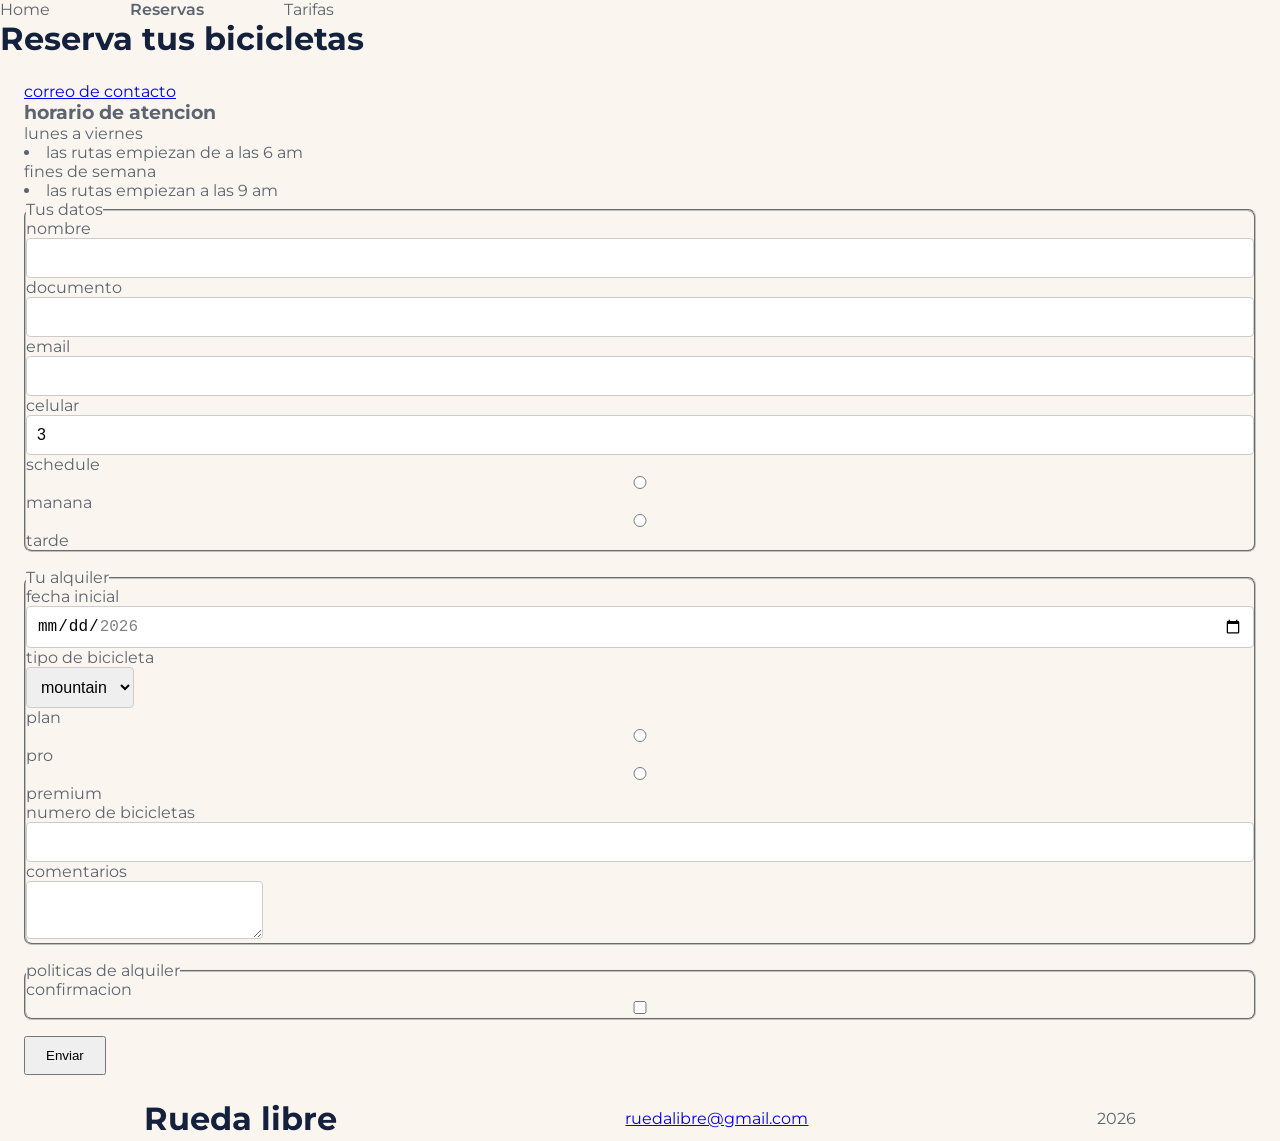
==== paginas/reservas.html @ f7bce0c6 "doc: se modifico la apariencia dela barra de navegacion y del footer" ====
<!DOCTYPE html>
<html lang="en">

<head>
    <meta charset="UTF-8">
    <meta name="viewport" content="width=device-width, initial-scale=1.0">
    <title>Reservas</title>
    <link rel="preconnect" href="https://fonts.googleapis.com">
    <link rel="preconnect" href="https://fonts.gstatic.com" crossorigin>
    <link href="https://fonts.googleapis.com/css2?family=Montserrat:ital,wght@0,100..900;1,100..900&display=swap"
        rel="stylesheet">
    <link rel="preconnect" href="https://fonts.googleapis.com">
    <link rel="preconnect" href="https://fonts.gstatic.com" crossorigin>
    <link
        href="https://fonts.googleapis.com/css2?family=Montserrat:ital,wght@0,100..900;1,100..900&family=Open+Sans:ital,wght@0,300..800;1,300..800&display=swap"
        rel="stylesheet">
    <link rel="stylesheet" href="../CSS/styles.css">
</head>
<!---->
<body>
    <header tabindex="0">
        <nav>
            <ul id="menu">
                <li><a href="../index.html">Home</a></li>
                <li><a href="./reservas.html" id="activo">Reservas</a></li>
                <li><a href="./tarifas.html">Tarifas</a></li>
            </ul>
        </nav>
        <h1>Reserva tus bicicletas</h1>
    </header>

    <main>
        <section>
            <a href="mailto:correo@gmail.com">correo de contacto</a>

            <h3 tabindex="0">horario de atencion</h3>
            <dl>
                <dt>lunes a viernes</dt>
                <dd>
                    <li>las rutas empiezan de a las 6 am</li>
                </dd>
                <dt>fines de semana</dt>
                <dd>
                    <li>las rutas empiezan a las 9 am</li>
                </dd>
            </dl>
        </section>
        <section>
            <form action="POST">
                <fieldset name="info">
                    <legend>Tus datos</legend>
                    <label for="name">nombre</label><br>
                    <input type="text" id="name" required minlength="3" pattern="^[a-zA-Z]{3,}$"
                        title="use at least 3 chars"><br>
                    <label for="identification">documento</label><br>
                    <input type="text" id="identification" required pattern="^[0-9]{6,10}$"
                        title="only numbers beetwen 6 and 10 digits"><br>
                    <label for="email">email</label><br>
                    <input type="email" id="email" required pattern="^[a-zA-Z0-9._%+-]+@[a-zA-Z0-9.-]+\.[a-zA-Z]{2,}$"
                        title="please use a valid eamil adreess"><br>
                    <label for="phone">celular</label><br>
                    <input type="tel" id="phone" value="3" pattern="^3\d{9}$"
                        title="only numbers starting with 3 less than 10 digits"><br>

                    <label for="schedule">schedule</label><br>
                    <input type="radio" id="schedule">manana
                    <input type="radio" id="schedule">tarde

                </fieldset>
                <fieldset>
                    <legend>
                        Tu alquiler
                    </legend>
                    <label for="startDate">fecha inicial</label><br>
                    <input type="date" id="startDate" min="2026-11-01" max="2026-12-31"><br>

                    <label for="">tipo de bicicleta</label><br>
                    <select name="opciones" id="opciones">
                        <option value="mountain">mountain</option>
                        <option value="route">route</option>
                        <option value="street">street</option>
                    </select><br>
                    <label for="plan">plan</label><br>
                    <input type="radio" id="plan">pro<br>
                    <input type="radio" id="plan">premium<br>
                    <label for="numberBicicles">numero de bicicletas</label><br>
                    <input type="number" id="numberBicicles" min="1" max="6"><br>
                    <label for="comments">comentarios</label><br>
                    <textarea name="comments" id="comments" maxlength="300"></textarea>
                </fieldset>
                <fieldset>
                    <legend>politicas de alquiler</legend>
                    <label for="politics">confirmacion</label>
                    <input type="checkbox" id="politics" required>
                </fieldset>
                <button type="submit">Enviar</button>
            </form>
        </section>
    </main>
    <footer>
        <h1>Rueda libre</h1>
        <a href="mailto:ruedalibre@gmail.com">ruedalibre@gmail.com</a>
        <p>2026</p>
    </footer>
</body>

</html>
---- CSS/styles.css ----
* {
    padding: 0;
    margin: 0;
    box-sizing: border-box;
}

:root {
    --crema: #FAF6EF;
    --gris-asfalto: #5B6470;
    --verte-ruta: #1E7A4F;
    --azul-noche: #14213D;
    --naranja: #F39A2B;
    --font-montserrat: 'Montserrat', sans-serif;
    --font-open-sans: 'Open Sans', sans-serif;
    --space: 3 * rem;
}

body{
    font-family: var(--font-montserrat), var(--font-open-sans);    
    background-color: var(--crema);
    color: var(--gris-asfalto);
}

h1{
    color: var(--azul-noche);
}

/* Menu y contenido de menu*/

#menu {
    display: flex;    
    flex-direction: row;    
    flex-wrap: wrap;  
} 

#menu li{
    margin-right: 5rem;
    list-style: none;    
}

#menu a{
    color: var(--gris-asfalto);  
    text-decoration: none;  
    flex-wrap: wrap;
}

#menu  a:hover{
    color: var(--naranja);
}
#menu a:focus{
    background-color: var(--azul-noche);
}

#activo{
    color: var(--verte-ruta); font-weight: 600; 
}

/*campos de formulario*/
.reservar{
    padding: 7px;
    color: var(--crema);
    background-color: var(--verte-ruta);
    border-radius: 50px;
}

.reservar:hover, .reservar:focus{
    background-color: var(--azul-noche);
}

/* Estilo base del input */
input, select, textarea {
  border: 1px solid #ccc;
  padding: 10px;
  border-radius: 4px;
  font-size: 1rem;
  transition: border-color 0.2s, box-shadow 0.2s;
}

/* Reemplazo del indicador de foco para navegación por teclado */
input:focus-visible, 
select:focus-visible, 
textarea:focus-visible {
  /* 1. Quitamos el contorno predeterminado del navegador */
  outline: none; 
  
  /* 2. Añadimos un indicador alternativo claro y llamativo */
  border-color: #2563eb; /* Cambia el color del borde */
  box-shadow: 0 0 0 3px rgba(37, 99, 235, 0.25); /* Crea un halo o "glow" alrededor */
}

/*contenido principal de index.html*/
main{
    width: 100%;
    min-width: 50rem;
    margin: 0 auto;
    padding: 1.5rem;
}

.portada{
    min-height: 80vh;
    display: flex;
    flex-direction: column;
    justify-content: center;
    align-items: center;
    text-align: center;
}

article{
    padding: var(--spacing-md, 1.5rem);
    border: 1px solid var(--azul-noche);
    border-radius: var(--radius-md, 0.625rem);
    margin-bottom: var(--spacing-lg, 1rem);
    background-color: var(--crema);

    display: flex;
    flex-direction: column;
    gap: var(--spacing-sm, 1rem);
    overflow: hidden;    
}

article img{
    width: 100%;
    height: auto;
    display: block;
}

.servicios{
    display: grid;
    grid-template-columns: repeat(auto-fit, minmax(15rem, 1fr));
}

/*tabls de la pagina tarifas.html*/
.tablas{
    width: 100%;    
    min-width: 50rem;
    border: 1px solid var(--azul-noche);
    border-radius: 0.5rem;
    margin-bottom: 1rem;   
}

.tablas th, .tablas td{
    padding: 1rem;
    text-align: center;
    border-bottom: 1px solid var(--azul-noche);
}

.tablas th{
    color: var(--crema);
    background-color: var(--azul-noche);
    font-weight: 600;
}
/*formulario de la pagina reservas.html*/
form input{
    width: 100%;
}
form button{
    padding: 10px 20px;
}
form fieldset{
    margin-bottom: 1rem;
    border-radius: 0.5rem;
}
/*link de wpp*/
.wppLink{
    position: fixed;       /* Lo fija en la pantalla sin importar el scroll */
    bottom: 20px;          /* Separación de 20 píxeles desde el borde inferior */
    right: 20px;           /* Separación de 20 píxeles desde el borde derecho */
    z-index: 1000;         /* Se asegura de que flote por encima de cualquier otro contenido */
    
    /* Estilos visuales opcionales para que parezca un botón redondo limpio */
    display: flex;
    justify-content: center;
    align-items: center;
    width: 50px;
    height: 50px;
    background-color: var(--verte-ruta); /* Color azul */
    color: white;
    text-decoration: none;
    border-radius: 50%;    /* Hace el botón perfectamente redondo */
    box-shadow: 0px 4px 10px rgba(0, 0, 0, 0.3); /* Sombra para darle profundidad */
    transition: background-color 2s ease; /* Animación suave para el hover */
}
.wppLink:hover{
    background-color: #14213D;
}

.encabezado{
    display: flex;
    justify-content: space-between;
    flex-direction: row-reverse;
    align-items: center;
}

footer{
    display: flex;
    flex-direction: row;    
    align-items: center;
    justify-content: space-around;
}
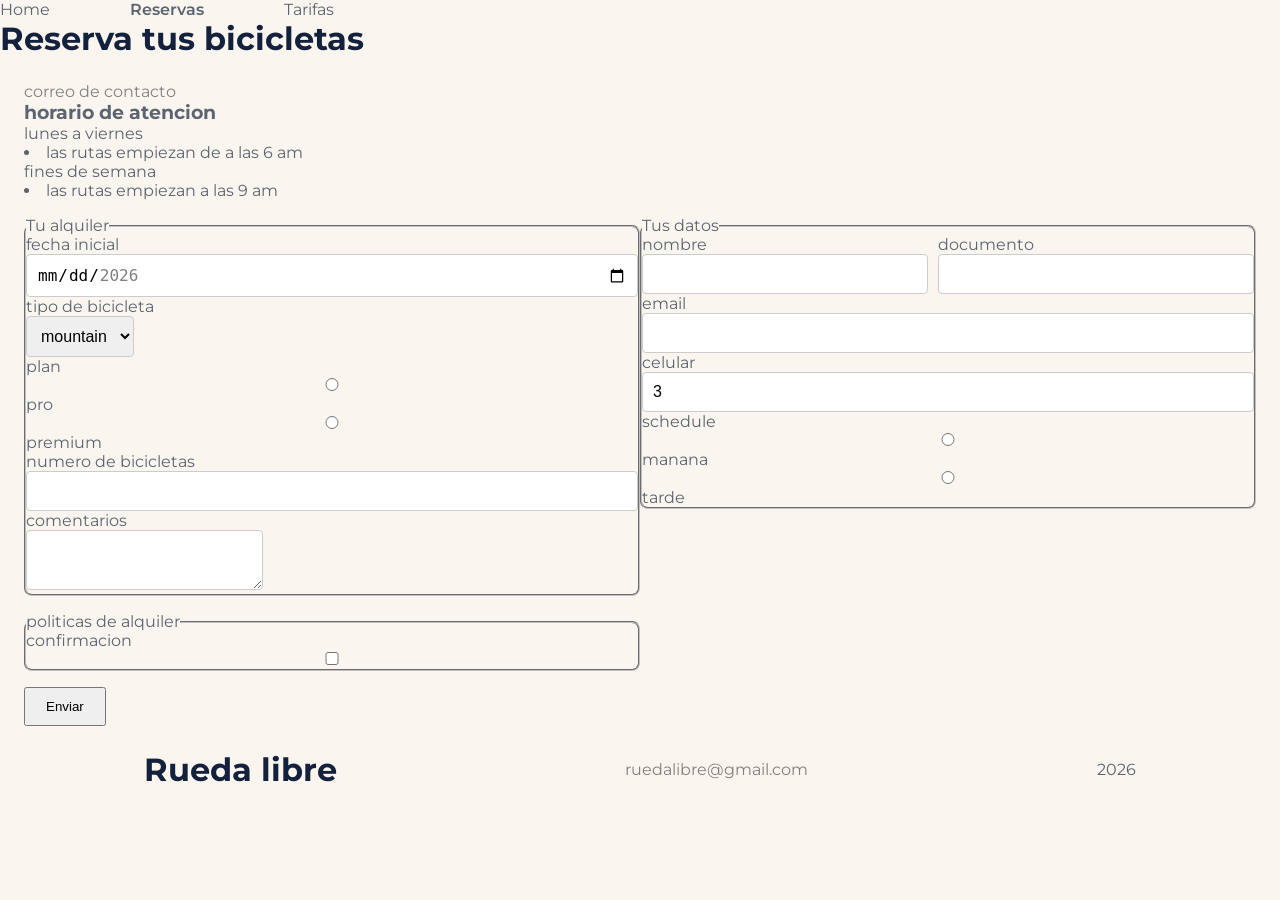
==== commit 7e81d485: "doc: se agrego portada en inicio con flex, se modifico reservas con grid en 2 columnas y se modifico" ====
--- a/paginas/reservas.html
+++ b/paginas/reservas.html
@@ -17,6 +17,7 @@
     <link rel="stylesheet" href="../CSS/styles.css">
 </head>
 <!---->
+
 <body>
     <header tabindex="0">
         <nav>
@@ -45,55 +46,66 @@
                 </dd>
             </dl>
         </section>
-        <section>
-            <form action="POST">
-                <fieldset name="info">
-                    <legend>Tus datos</legend>
-                    <label for="name">nombre</label><br>
-                    <input type="text" id="name" required minlength="3" pattern="^[a-zA-Z]{3,}$"
-                        title="use at least 3 chars"><br>
-                    <label for="identification">documento</label><br>
-                    <input type="text" id="identification" required pattern="^[0-9]{6,10}$"
-                        title="only numbers beetwen 6 and 10 digits"><br>
-                    <label for="email">email</label><br>
-                    <input type="email" id="email" required pattern="^[a-zA-Z0-9._%+-]+@[a-zA-Z0-9.-]+\.[a-zA-Z]{2,}$"
-                        title="please use a valid eamil adreess"><br>
-                    <label for="phone">celular</label><br>
-                    <input type="tel" id="phone" value="3" pattern="^3\d{9}$"
-                        title="only numbers starting with 3 less than 10 digits"><br>
+        <section style="margin-top: 16px;">
+            <form action="POST" class="formularios">
+                <section>
+                    <fieldset>
+                        <legend>
+                            Tu alquiler
+                        </legend>
+                        <label for="startDate">fecha inicial</label><br>
+                        <input type="date" id="startDate" min="2026-11-01" max="2026-12-31"><br>
 
-                    <label for="schedule">schedule</label><br>
-                    <input type="radio" id="schedule">manana
-                    <input type="radio" id="schedule">tarde
+                        <label for="">tipo de bicicleta</label><br>
+                        <select name="opciones" id="opciones">
+                            <option value="mountain">mountain</option>
+                            <option value="route">route</option>
+                            <option value="street">street</option>
+                        </select><br>
+                        <label for="plan">plan</label><br>
+                        <input type="radio" id="plan">pro<br>
+                        <input type="radio" id="plan">premium<br>
+                        <label for="numberBicicles">numero de bicicletas</label><br>
+                        <input type="number" id="numberBicicles" min="1" max="6"><br>
+                        <label for="comments">comentarios</label><br>
+                        <textarea name="comments" id="comments" maxlength="300"></textarea>
+                    </fieldset>
+                    <fieldset>
+                        <legend>politicas de alquiler</legend>
+                        <label for="politics">confirmacion</label>
+                        <input type="checkbox" id="politics" required>
+                    </fieldset>
+                    <button type="submit">Enviar</button>
+                </section>
+                <section>
+                    <fieldset name="info">
+                        <legend>Tus datos</legend>
+                        <div class="camposSeguidos">
+                            <label for="name">nombre
 
-                </fieldset>
-                <fieldset>
-                    <legend>
-                        Tu alquiler
-                    </legend>
-                    <label for="startDate">fecha inicial</label><br>
-                    <input type="date" id="startDate" min="2026-11-01" max="2026-12-31"><br>
+                                <input type="text" id="name" required minlength="3" pattern="^[a-zA-Z]{3,}$"
+                                    title="use at least 3 chars">
+                            </label>
+                            <label for="identification">documento
+                                <input type="text" id="identification" required pattern="^[0-9]{6,10}$"
+                                    title="only numbers beetwen 6 and 10 digits">
+                            </label>
+                        </div>
 
-                    <label for="">tipo de bicicleta</label><br>
-                    <select name="opciones" id="opciones">
-                        <option value="mountain">mountain</option>
-                        <option value="route">route</option>
-                        <option value="street">street</option>
-                    </select><br>
-                    <label for="plan">plan</label><br>
-                    <input type="radio" id="plan">pro<br>
-                    <input type="radio" id="plan">premium<br>
-                    <label for="numberBicicles">numero de bicicletas</label><br>
-                    <input type="number" id="numberBicicles" min="1" max="6"><br>
-                    <label for="comments">comentarios</label><br>
-                    <textarea name="comments" id="comments" maxlength="300"></textarea>
-                </fieldset>
-                <fieldset>
-                    <legend>politicas de alquiler</legend>
-                    <label for="politics">confirmacion</label>
-                    <input type="checkbox" id="politics" required>
-                </fieldset>
-                <button type="submit">Enviar</button>
+                        <label for="email">email</label><br>
+                        <input type="email" id="email" required
+                            pattern="^[a-zA-Z0-9._%+-]+@[a-zA-Z0-9.-]+\.[a-zA-Z]{2,}$"
+                            title="please use a valid eamil adreess"><br>
+                        <label for="phone">celular</label><br>
+                        <input type="tel" id="phone" value="3" pattern="^3\d{9}$"
+                            title="only numbers starting with 3 less than 10 digits"><br>
+
+                        <label for="schedule">schedule</label><br>
+                        <input type="radio" id="schedule">manana
+                        <input type="radio" id="schedule">tarde
+
+                    </fieldset>
+                </section>
             </form>
         </section>
     </main>
--- a/CSS/styles.css
+++ b/CSS/styles.css
@@ -13,6 +13,14 @@
     --font-montserrat: 'Montserrat', sans-serif;
     --font-open-sans: 'Open Sans', sans-serif;
     --space: 3 * rem;
+}
+
+a{
+    text-decoration: none;
+    color: gray;
+}
+a:hover{
+    color: var(--naranja);
 }
 
 body{
@@ -98,11 +106,15 @@
 
 .portada{
     min-height: 80vh;
-    display: flex;
-    flex-direction: column;
+    display: grid;
+    grid-template-columns: repeat(auto-fit, minmax(250px, 1fr));
     justify-content: center;
     align-items: center;
-    text-align: center;
+}
+.portada img{
+    width: 100%;
+    height: auto;
+    border-radius: 20px;
 }
 
 article{
@@ -196,4 +208,29 @@
     flex-direction: row;    
     align-items: center;
     justify-content: space-around;
-}+}
+
+/*modelos de bicicletas*/
+.models{
+    display: grid;
+    grid-template-columns: repeat(auto-fit, minmax(250px, 1fr));
+    gap: 1rem;
+}
+
+/*seccion nuestras rutas*/
+.rutas{
+    display: flex;
+    gap: 1.5rem;
+}
+
+/* formulario en proporcion de 2:1*/
+.formularios{
+    display: grid;
+    grid-template-columns: 1fr 1fr;
+}
+
+.camposSeguidos{
+    display: flex;   
+    gap: 10px; 
+}
+
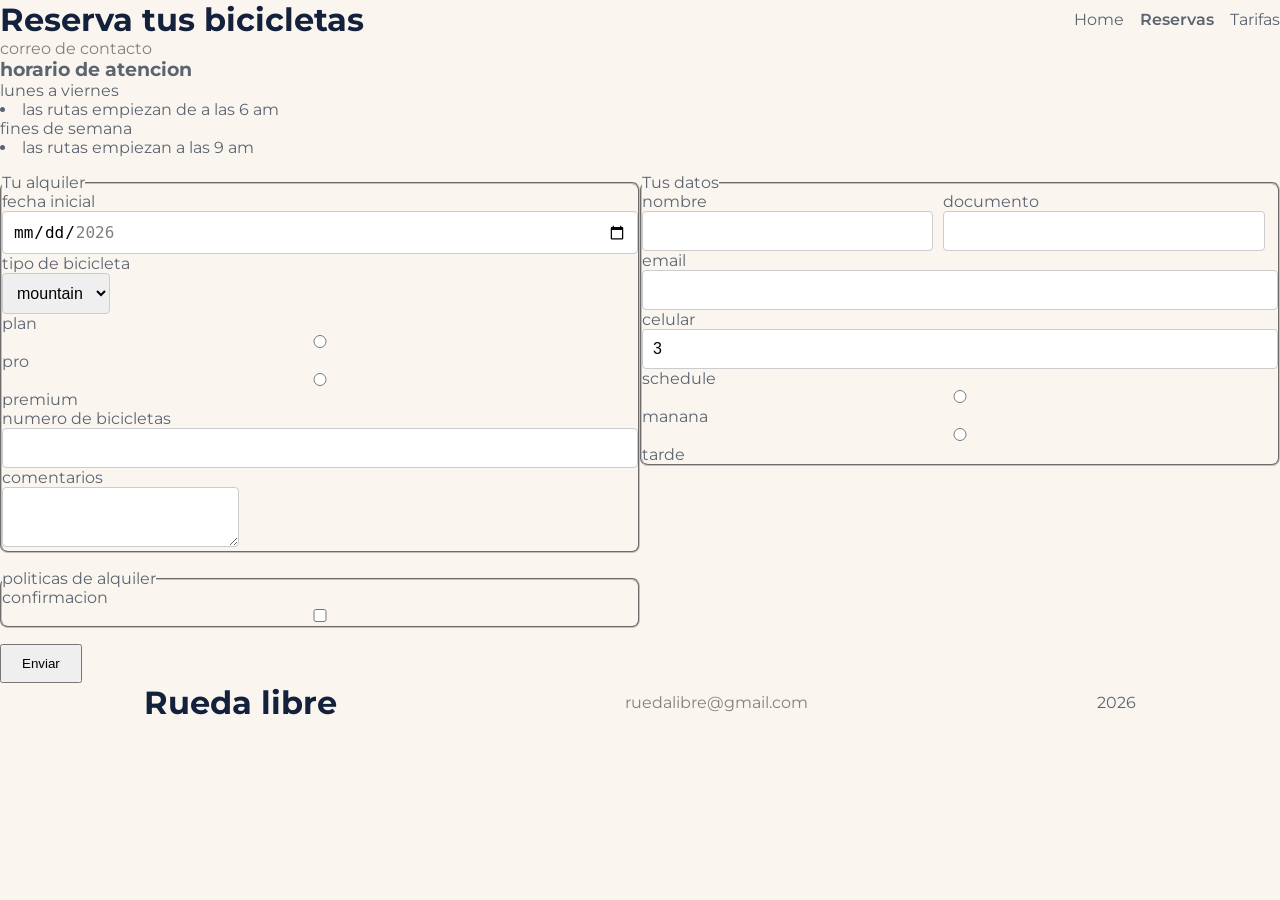
==== commit 7ca4fa94: "doc: se agreron los primeros estilos con bootstrap" ====
--- a/paginas/reservas.html
+++ b/paginas/reservas.html
@@ -19,7 +19,7 @@
 <!---->
 
 <body>
-    <header tabindex="0">
+    <header tabindex="0" class="encabezado">
         <nav>
             <ul id="menu">
                 <li><a href="../index.html">Home</a></li>
--- a/CSS/styles.css
+++ b/CSS/styles.css
@@ -3,6 +3,7 @@
     margin: 0;
     box-sizing: border-box;
 }
+
 
 :root {
     --crema: #FAF6EF;
@@ -39,10 +40,11 @@
     display: flex;    
     flex-direction: row;    
     flex-wrap: wrap;  
+    gap: 1rem;
 } 
 
 #menu li{
-    margin-right: 5rem;
+    margin-right: 0;
     list-style: none;    
 }
 
@@ -62,6 +64,8 @@
 #activo{
     color: var(--verte-ruta); font-weight: 600; 
 }
+
+
 
 /*campos de formulario*/
 .reservar{
@@ -99,9 +103,14 @@
 /*contenido principal de index.html*/
 main{
     width: 100%;
-    min-width: 50rem;
-    margin: 0 auto;
-    padding: 1.5rem;
+    /* min-width: 50rem; */
+    margin: 0;
+    padding:0;
+}
+
+main img{
+    width: 100%;
+    height: auto;
 }
 
 .portada{
@@ -127,8 +136,9 @@
     display: flex;
     flex-direction: column;
     gap: var(--spacing-sm, 1rem);
-    overflow: hidden;    
-}
+    overflow: hidden;        
+}
+
 
 article img{
     width: 100%;
@@ -142,25 +152,44 @@
 }
 
 /*tabls de la pagina tarifas.html*/
-.tablas{
+.container-tablas{
+    width: 100%;
+    overflow: auto;
+    margin-bottom: 1rem;
+}
+
+.tablas{        
     width: 100%;    
-    min-width: 50rem;
+    min-width: 360px;                     
     border: 1px solid var(--azul-noche);
     border-radius: 0.5rem;
     margin-bottom: 1rem;   
-}
-
-.tablas th, .tablas td{
-    padding: 1rem;
+    border-collapse: collapse;
+    overflow: hidden;
+}
+
+.tablas th, .tablas td {
+    padding: 8px 12px;
     text-align: center;
-    border-bottom: 1px solid var(--azul-noche);
-}
+    border-bottom: 1px solid var(--azul-noche);    
+}
+
+
+
 
 .tablas th{
     color: var(--crema);
     background-color: var(--azul-noche);
     font-weight: 600;
 }
+
+
+
+.container{
+    display: grid;
+    grid-template-columns: 1fr;
+}
+
 /*formulario de la pagina reservas.html*/
 form input{
     width: 100%;
@@ -234,3 +263,10 @@
     gap: 10px; 
 }
 
+/*media queries para tablet y escritorio*/
+@media (max-width: 768px) {
+    .encabezado{
+        display: flex;
+        flex-direction: column-reverse;
+    }    
+}
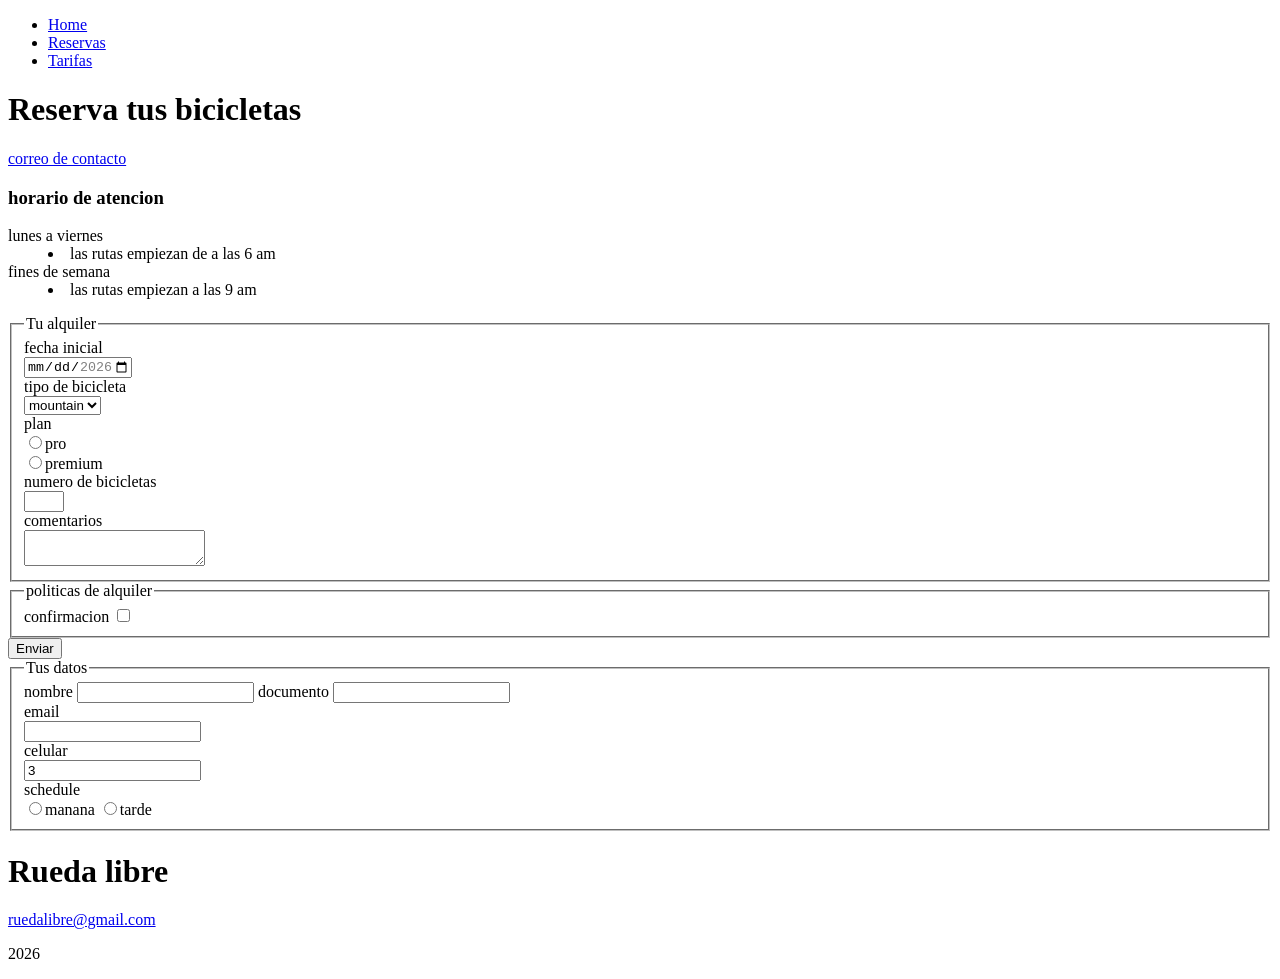
==== commit b692312f: "doc: empieza la migracion de todos los estilos con el framework bootstrap" ====
--- a/paginas/reservas.html
+++ b/paginas/reservas.html
@@ -16,11 +16,10 @@
         rel="stylesheet">
     <link rel="stylesheet" href="../CSS/styles.css">
 </head>
-<!---->
 
 <body>
-    <header tabindex="0" class="encabezado">
-        <nav>
+    <header tabindex="0" class="col-12 d-flex justify-content-around">
+        <nav class="row">
             <ul id="menu">
                 <li><a href="../index.html">Home</a></li>
                 <li><a href="./reservas.html" id="activo">Reservas</a></li>
@@ -46,7 +45,7 @@
                 </dd>
             </dl>
         </section>
-        <section style="margin-top: 16px;">
+        <section>
             <form action="POST" class="formularios">
                 <section>
                     <fieldset>
--- a/CSS/styles.css
+++ b/CSS/styles.css
@@ -1,4 +1,4 @@
-* {
+/* * {
     padding: 0;
     margin: 0;
     box-sizing: border-box;
@@ -32,11 +32,11 @@
 
 h1{
     color: var(--azul-noche);
-}
+} */
 
 /* Menu y contenido de menu*/
 
-#menu {
+/* #menu {
     display: flex;    
     flex-direction: row;    
     flex-wrap: wrap;  
@@ -63,12 +63,12 @@
 
 #activo{
     color: var(--verte-ruta); font-weight: 600; 
-}
+} */
 
 
 
 /*campos de formulario*/
-.reservar{
+/* .reservar{
     padding: 7px;
     color: var(--crema);
     background-color: var(--verte-ruta);
@@ -77,33 +77,32 @@
 
 .reservar:hover, .reservar:focus{
     background-color: var(--azul-noche);
-}
+} */
 
 /* Estilo base del input */
-input, select, textarea {
+/* input, select, textarea {
   border: 1px solid #ccc;
   padding: 10px;
   border-radius: 4px;
   font-size: 1rem;
   transition: border-color 0.2s, box-shadow 0.2s;
-}
+} */
 
 /* Reemplazo del indicador de foco para navegación por teclado */
-input:focus-visible, 
+/* input:focus-visible, 
 select:focus-visible, 
 textarea:focus-visible {
-  /* 1. Quitamos el contorno predeterminado del navegador */
+  
   outline: none; 
   
-  /* 2. Añadimos un indicador alternativo claro y llamativo */
-  border-color: #2563eb; /* Cambia el color del borde */
-  box-shadow: 0 0 0 3px rgba(37, 99, 235, 0.25); /* Crea un halo o "glow" alrededor */
-}
+  
+  border-color: #2563eb; 
+  box-shadow: 0 0 0 3px rgba(37, 99, 235, 0.25); 
+} */
 
 /*contenido principal de index.html*/
-main{
-    width: 100%;
-    /* min-width: 50rem; */
+/* main{
+    width: 100%;   
     margin: 0;
     padding:0;
 }
@@ -149,10 +148,10 @@
 .servicios{
     display: grid;
     grid-template-columns: repeat(auto-fit, minmax(15rem, 1fr));
-}
+} */
 
 /*tabls de la pagina tarifas.html*/
-.container-tablas{
+/* .container-tablas{
     width: 100%;
     overflow: auto;
     margin-bottom: 1rem;
@@ -188,10 +187,10 @@
 .container{
     display: grid;
     grid-template-columns: 1fr;
-}
+} */
 
 /*formulario de la pagina reservas.html*/
-form input{
+/* form input{
     width: 100%;
 }
 form button{
@@ -200,60 +199,60 @@
 form fieldset{
     margin-bottom: 1rem;
     border-radius: 0.5rem;
-}
+} */
 /*link de wpp*/
-.wppLink{
-    position: fixed;       /* Lo fija en la pantalla sin importar el scroll */
-    bottom: 20px;          /* Separación de 20 píxeles desde el borde inferior */
-    right: 20px;           /* Separación de 20 píxeles desde el borde derecho */
-    z-index: 1000;         /* Se asegura de que flote por encima de cualquier otro contenido */
+/* .wppLink{
+    position: fixed;       
+    bottom: 20px;          
+    right: 20px;          
+    z-index: 1000;         
     
-    /* Estilos visuales opcionales para que parezca un botón redondo limpio */
     display: flex;
     justify-content: center;
     align-items: center;
     width: 50px;
     height: 50px;
-    background-color: var(--verte-ruta); /* Color azul */
+    background-color: var(--verte-ruta); 
     color: white;
     text-decoration: none;
-    border-radius: 50%;    /* Hace el botón perfectamente redondo */
-    box-shadow: 0px 4px 10px rgba(0, 0, 0, 0.3); /* Sombra para darle profundidad */
-    transition: background-color 2s ease; /* Animación suave para el hover */
-}
+    border-radius: 50%;  
+    box-shadow: 0px 4px 10px rgba(0, 0, 0, 0.3); 
+    transition: background-color 2s ease; 
+}
+
 .wppLink:hover{
     background-color: #14213D;
-}
-
-.encabezado{
+} */
+
+/* .encabezado{
     display: flex;
     justify-content: space-between;
     flex-direction: row-reverse;
     align-items: center;
-}
-
-footer{
+} */
+
+/* footer{
     display: flex;
     flex-direction: row;    
     align-items: center;
     justify-content: space-around;
-}
+} */
 
 /*modelos de bicicletas*/
-.models{
+/* .models{
     display: grid;
     grid-template-columns: repeat(auto-fit, minmax(250px, 1fr));
     gap: 1rem;
-}
+} */
 
 /*seccion nuestras rutas*/
-.rutas{
+/* .rutas{
     display: flex;
     gap: 1.5rem;
-}
+} */
 
 /* formulario en proporcion de 2:1*/
-.formularios{
+/* .formularios{
     display: grid;
     grid-template-columns: 1fr 1fr;
 }
@@ -261,12 +260,12 @@
 .camposSeguidos{
     display: flex;   
     gap: 10px; 
-}
+} */
 
 /*media queries para tablet y escritorio*/
-@media (max-width: 768px) {
+/* @media (max-width: 768px) {
     .encabezado{
         display: flex;
         flex-direction: column-reverse;
     }    
-}
+} */
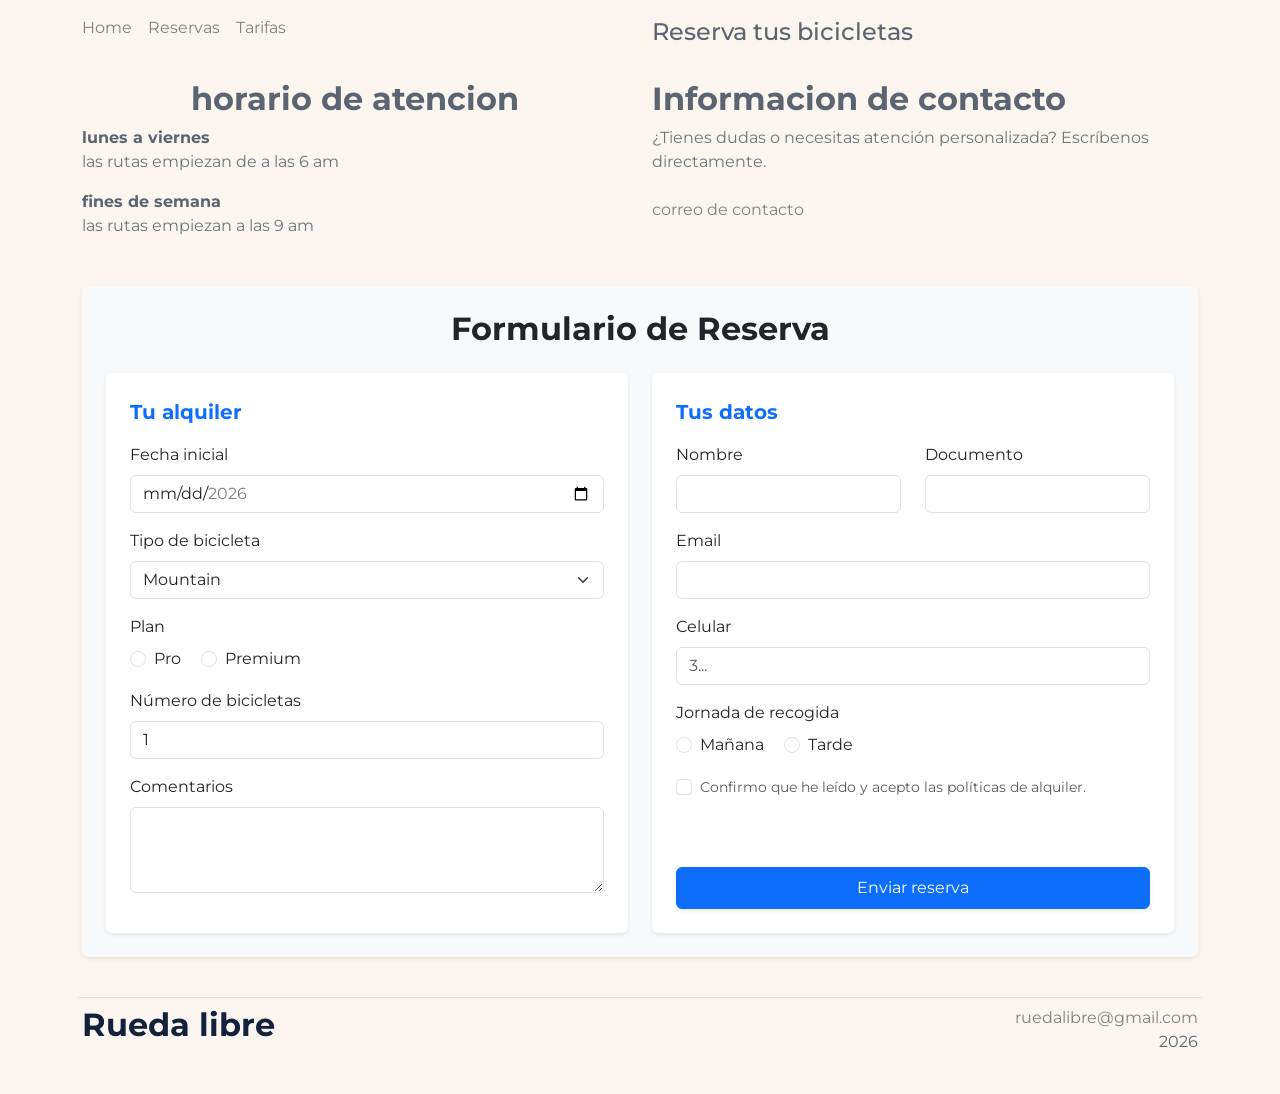
==== commit acad6270: "doc: Migracion de tarifas.html y reservas.html a bootstrap completada" ====
--- a/paginas/reservas.html
+++ b/paginas/reservas.html
@@ -14,104 +14,180 @@
     <link
         href="https://fonts.googleapis.com/css2?family=Montserrat:ital,wght@0,100..900;1,100..900&family=Open+Sans:ital,wght@0,300..800;1,300..800&display=swap"
         rel="stylesheet">
+    <link href="https://cdn.jsdelivr.net/npm/bootstrap@5.0.2/dist/css/bootstrap.min.css" rel="stylesheet"
+        integrity="sha384-EVSTQN3/azprG1Anm3QDgpJLIm9Nao0Yz1ztcQTwFspd3yD65VohhpuuCOmLASjC" crossorigin="anonymous">
     <link rel="stylesheet" href="../CSS/styles.css">
 </head>
 
 <body>
-    <header tabindex="0" class="col-12 d-flex justify-content-around">
-        <nav class="row">
-            <ul id="menu">
-                <li><a href="../index.html">Home</a></li>
-                <li><a href="./reservas.html" id="activo">Reservas</a></li>
-                <li><a href="./tarifas.html">Tarifas</a></li>
-            </ul>
-        </nav>
-        <h1>Reserva tus bicicletas</h1>
+    <header class="container my-3" tabindex="0">
+        <div class="row align-items-center justify-content-between">
+            <nav class="col">
+                <ul class="d-flex list-unstyled gap-3" id="menu">
+                    <li><a href="../index.html">Home</a></li>
+                    <li><a href="./reservas.html" id="activo">Reservas</a></li>
+                    <li><a href="./tarifas.html">Tarifas</a></li>
+                </ul>
+            </nav>
+            <h3 class="col fs-4">Reserva tus bicicletas</h3>
+        </div>
     </header>
 
-    <main>
-        <section>
-            <a href="mailto:correo@gmail.com">correo de contacto</a>
-
-            <h3 tabindex="0">horario de atencion</h3>
-            <dl>
-                <dt>lunes a viernes</dt>
-                <dd>
-                    <li>las rutas empiezan de a las 6 am</li>
-                </dd>
-                <dt>fines de semana</dt>
-                <dd>
-                    <li>las rutas empiezan a las 9 am</li>
-                </dd>
-            </dl>
-        </section>
-        <section>
-            <form action="POST" class="formularios">
-                <section>
-                    <fieldset>
-                        <legend>
-                            Tu alquiler
-                        </legend>
-                        <label for="startDate">fecha inicial</label><br>
-                        <input type="date" id="startDate" min="2026-11-01" max="2026-12-31"><br>
-
-                        <label for="">tipo de bicicleta</label><br>
-                        <select name="opciones" id="opciones">
-                            <option value="mountain">mountain</option>
-                            <option value="route">route</option>
-                            <option value="street">street</option>
-                        </select><br>
-                        <label for="plan">plan</label><br>
-                        <input type="radio" id="plan">pro<br>
-                        <input type="radio" id="plan">premium<br>
-                        <label for="numberBicicles">numero de bicicletas</label><br>
-                        <input type="number" id="numberBicicles" min="1" max="6"><br>
-                        <label for="comments">comentarios</label><br>
-                        <textarea name="comments" id="comments" maxlength="300"></textarea>
-                    </fieldset>
-                    <fieldset>
-                        <legend>politicas de alquiler</legend>
-                        <label for="politics">confirmacion</label>
-                        <input type="checkbox" id="politics" required>
-                    </fieldset>
-                    <button type="submit">Enviar</button>
-                </section>
-                <section>
-                    <fieldset name="info">
-                        <legend>Tus datos</legend>
-                        <div class="camposSeguidos">
-                            <label for="name">nombre
-
-                                <input type="text" id="name" required minlength="3" pattern="^[a-zA-Z]{3,}$"
-                                    title="use at least 3 chars">
-                            </label>
-                            <label for="identification">documento
-                                <input type="text" id="identification" required pattern="^[0-9]{6,10}$"
-                                    title="only numbers beetwen 6 and 10 digits">
-                            </label>
-                        </div>
-
-                        <label for="email">email</label><br>
-                        <input type="email" id="email" required
-                            pattern="^[a-zA-Z0-9._%+-]+@[a-zA-Z0-9.-]+\.[a-zA-Z]{2,}$"
-                            title="please use a valid eamil adreess"><br>
-                        <label for="phone">celular</label><br>
-                        <input type="tel" id="phone" value="3" pattern="^3\d{9}$"
-                            title="only numbers starting with 3 less than 10 digits"><br>
-
-                        <label for="schedule">schedule</label><br>
-                        <input type="radio" id="schedule">manana
-                        <input type="radio" id="schedule">tarde
-
-                    </fieldset>
-                </section>
-            </form>
+    <main class="container my-4">
+        <section class="row align-items-strech">
+            <div class="col-12 col-md-6">
+                <h2 class="fw-bold text-center" tabindex="0">horario de atencion</h2>
+                <dl class="mb-0">
+                    <dt class="fw-bold mt-2">lunes a viernes</dt>
+                    <dd class="text-secondary mb-2">
+                        las rutas empiezan de a las 6 am
+                    </dd>
+                    <dt class="fw-bold mt-3">fines de semana</dt>
+                    <dd class="text-secondary mb-0">
+                        las rutas empiezan a las 9 am
+                    </dd>
+                </dl>
+            </div>
+            <div class="col-12 col-md-6">
+                <h2 class="fw-bold">Informacion de contacto</h2>
+                <p class="text-secondary mb-4">¿Tienes dudas o necesitas atención personalizada? Escríbenos
+                    directamente.</p>
+                <a href="mailto:correo@gmail.com">correo de contacto</a>
+            </div>
         </section>
     </main>
-    <footer>
-        <h1>Rueda libre</h1>
-        <a href="mailto:ruedalibre@gmail.com">ruedalibre@gmail.com</a>
-        <p>2026</p>
+
+   <section class="container my-5">
+    <div class="card shadow-sm border-0 p-4 bg-light">
+        <h2 class="fw-bold mb-4 text-center">Formulario de Reserva</h2>
+        
+        <form action="POST" class="needs-validation">
+            <div class="row g-4">
+                
+                <!-- Columna Izquierda: Tu Alquiler -->
+                <div class="col-12 col-md-6">
+                    <div class="p-4 bg-white rounded shadow-sm h-100">
+                        <fieldset>
+                            <legend class="fw-bold fs-5 text-primary mb-3">Tu alquiler</legend>
+                            
+                            <!-- Fecha inicial -->
+                            <div class="mb-3">
+                                <label for="startDate" class="form-label">Fecha inicial</label>
+                                <input class="form-control" type="date" id="startDate" min="2026-11-01" max="2026-12-31" required>
+                            </div>
+
+                            <!-- Tipo de bicicleta -->
+                            <div class="mb-3">
+                                <label for="opciones" class="form-label">Tipo de bicicleta</label>
+                                <select class="form-select" name="opciones" id="opciones">
+                                    <option value="mountain">Mountain</option>
+                                    <option value="route">Route</option>
+                                    <option value="street">Street</option>
+                                </select>
+                            </div>
+
+                            <!-- Plan (Radios) -->
+                            <div class="mb-3">
+                                <label class="form-label d-block">Plan</label>
+                                <div class="form-check form-check-inline">
+                                    <input class="form-check-input" type="radio" name="plan" id="planPro">
+                                    <label class="form-check-label" for="planPro">Pro</label>
+                                </div>
+                                <div class="form-check form-check-inline">
+                                    <input class="form-check-input" type="radio" name="plan" id="planPremium">
+                                    <label class="form-check-label" for="planPremium">Premium</label>
+                                </div>
+                            </div>
+
+                            <!-- Número de bicicletas -->
+                            <div class="mb-3">
+                                <label for="numberBicicles" class="form-label">Número de bicicletas</label>
+                                <input class="form-control" type="number" id="numberBicicles" min="1" max="6" value="1">
+                            </div>
+
+                            <!-- Comentarios -->
+                            <div class="mb-3">
+                                <label for="comments" class="form-label">Comentarios</label>
+                                <textarea class="form-control" name="comments" id="comments" rows="3" maxlength="300"></textarea>
+                            </div>
+                        </fieldset>
+                    </div>
+                </div>
+
+                <!-- Columna Derecha: Tus Datos y Políticas -->
+                <div class="col-12 col-md-6">
+                    <div class="p-4 bg-white rounded shadow-sm h-100 d-flex flex-column justify-content-between">
+                        <fieldset>
+                            <legend class="fw-bold fs-5 text-primary mb-3">Tus datos</legend>
+                            
+                            <!-- Nombre y Documento en paralelo -->
+                            <div class="row">
+                                <div class="col-12 col-sm-6 mb-3">
+                                    <label for="name" class="form-label">Nombre</label>
+                                    <input class="form-control" type="text" id="name" required minlength="3" pattern="^[a-zA-Z\s]{3,}$" title="Use al menos 3 letras">
+                                </div>
+                                <div class="col-12 col-sm-6 mb-3">
+                                    <label for="identification" class="form-label">Documento</label>
+                                    <input class="form-control" type="text" id="identification" required pattern="^[0-9]{6,10}$" title="Solo números entre 6 y 10 dígitos">
+                                </div>
+                            </div>
+
+                            <!-- Email -->
+                            <div class="mb-3">
+                                <label for="email" class="form-label">Email</label>
+                                <input class="form-control" type="email" id="email" required pattern="^[a-zA-Z0-9._%+-]+@[a-zA-Z0-9.-]+\.[a-zA-Z]{2,}$" title="Por favor usa un correo válido">
+                            </div>
+
+                            <!-- Celular -->
+                            <div class="mb-3">
+                                <label for="phone" class="form-label">Celular</label>
+                                <input class="form-control" type="tel" id="phone" placeholder="3..." pattern="^3\d{9}$" title="Debe empezar por 3 y tener 10 dígitos">
+                            </div>
+
+                            <!-- Horario (Radios) -->
+                            <div class="mb-3">
+                                <label class="form-label d-block">Jornada de recogida</label>
+                                <div class="form-check form-check-inline">
+                                    <input class="form-check-input" type="radio" name="schedule" id="scheduleMorning">
+                                    <label class="form-check-label" for="scheduleMorning">Mañana</label>
+                                </div>
+                                <div class="form-check form-check-inline">
+                                    <input class="form-check-input" type="radio" name="schedule" id="scheduleAfternoon">
+                                    <label class="form-check-label" for="scheduleAfternoon">Tarde</label>
+                                </div>
+                            </div>
+
+                            <!-- Políticas de alquiler -->
+                            <div class="form-check mb-4">
+                                <input class="form-check-input" type="checkbox" id="politics" required>
+                                <label class="form-check-label small text-muted" for="politics">
+                                    Confirmo que he leído y acepto las políticas de alquiler.
+                                </label>
+                            </div>
+                        </fieldset>
+
+                        <!-- Botón de Enviar -->
+                        <div>
+                            <button class="btn btn-primary w-100 py-2 shadow-sm" type="submit">Enviar reserva</button>
+                        </div>
+                    </div>
+                </div>
+
+            </div>
+        </form>
+    </div>
+</section>
+
+    <footer class="container my-4">
+        <div class="row g-2 border-top">
+            <div class="col-12 col-md-8">
+                <h1 class="fw-bold fs-2">Rueda libre</h1>
+            </div>
+            <div class="col-12 col-md-4 text-md-end">
+                <a href="mailto:ruedalibre@gmail.com">ruedalibre@gmail.com</a>
+                <p>2026</p>
+            </div>
+        </div>
     </footer>
 </body>
 
--- a/CSS/styles.css
+++ b/CSS/styles.css
@@ -1,4 +1,4 @@
-/* * {
+ * {
     padding: 0;
     margin: 0;
     box-sizing: border-box;
@@ -32,7 +32,7 @@
 
 h1{
     color: var(--azul-noche);
-} */
+} 
 
 /* Menu y contenido de menu*/
 
@@ -151,10 +151,10 @@
 } */
 
 /*tabls de la pagina tarifas.html*/
-/* .container-tablas{
+ .container-tablas{
     width: 100%;
     overflow: auto;
-    margin-bottom: 1rem;
+    margin-bottom: 1rem;    
 }
 
 .tablas{        
@@ -173,21 +173,16 @@
     border-bottom: 1px solid var(--azul-noche);    
 }
 
-
-
-
 .tablas th{
     color: var(--crema);
     background-color: var(--azul-noche);
     font-weight: 600;
 }
 
-
-
-.container{
+/* .container{
     display: grid;
     grid-template-columns: 1fr;
-} */
+}  */
 
 /*formulario de la pagina reservas.html*/
 /* form input{
@@ -269,3 +264,7 @@
         flex-direction: column-reverse;
     }    
 } */
+
+dt:hover{
+    color: var(--naranja);
+}
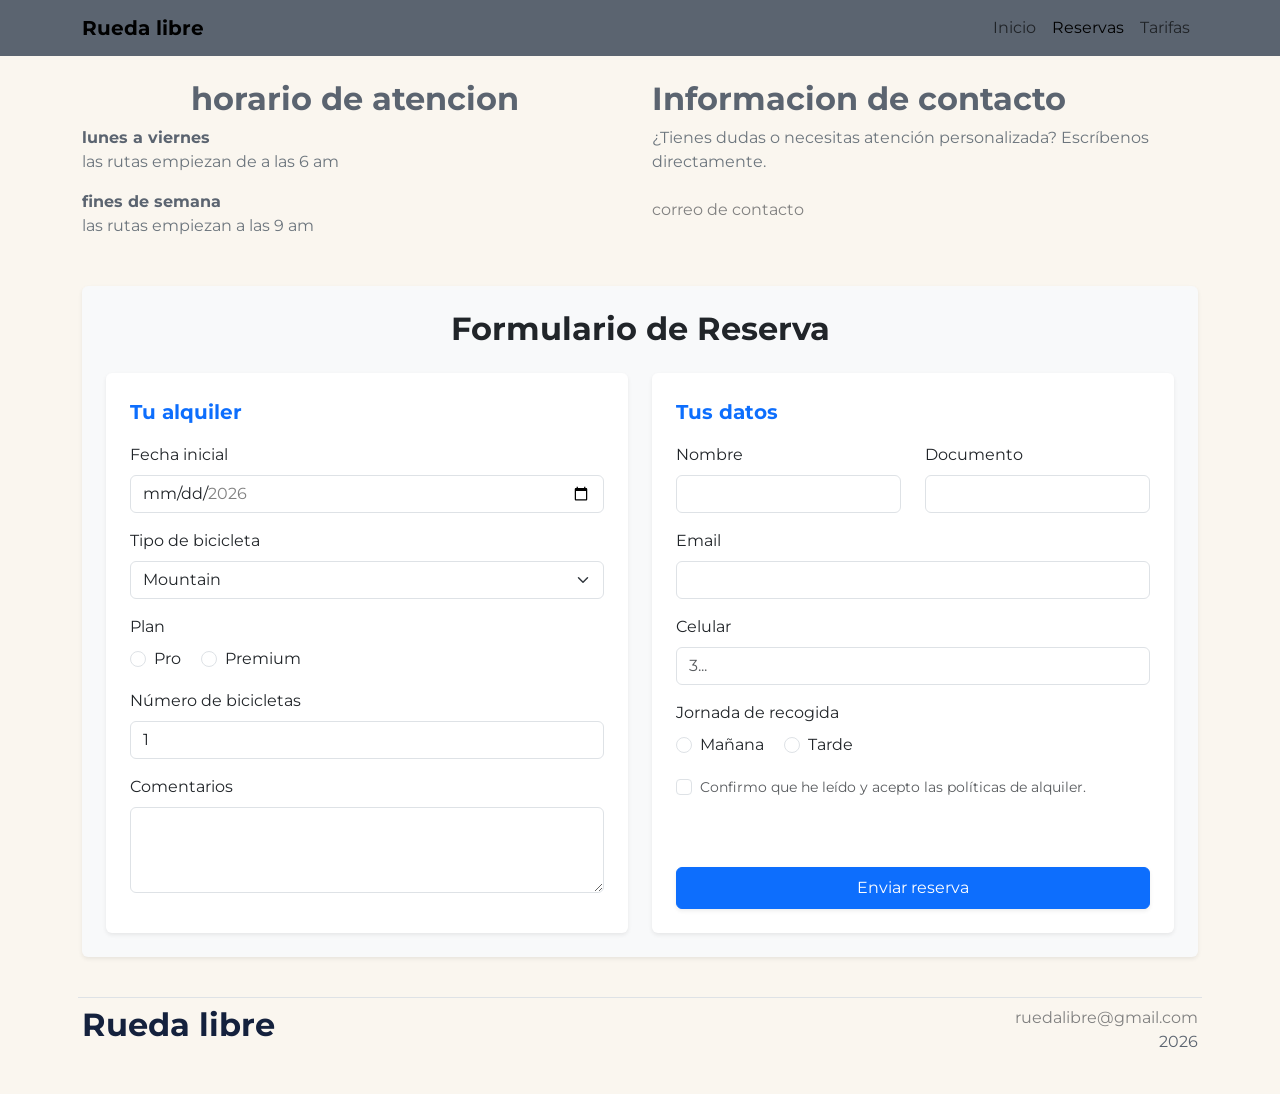
==== commit ded4f4e4: "doc: se agrego navbar responsive con bootstrap en las tres paginas" ====
--- a/paginas/reservas.html
+++ b/paginas/reservas.html
@@ -14,13 +14,13 @@
     <link
         href="https://fonts.googleapis.com/css2?family=Montserrat:ital,wght@0,100..900;1,100..900&family=Open+Sans:ital,wght@0,300..800;1,300..800&display=swap"
         rel="stylesheet">
-    <link href="https://cdn.jsdelivr.net/npm/bootstrap@5.0.2/dist/css/bootstrap.min.css" rel="stylesheet"
-        integrity="sha384-EVSTQN3/azprG1Anm3QDgpJLIm9Nao0Yz1ztcQTwFspd3yD65VohhpuuCOmLASjC" crossorigin="anonymous">
+    <link href="https://cdn.jsdelivr.net/npm/bootstrap@5.3.3/dist/css/bootstrap.min.css" rel="stylesheet"
+        integrity="sha384-QWTKZyjpPEjISv5WaRU9OFeRpok6YctnYmDr5pNlyT2bRjXh0JMhjY6hW+ALEwIH" crossorigin="anonymous">
     <link rel="stylesheet" href="../CSS/styles.css">
 </head>
 
 <body>
-    <header class="container my-3" tabindex="0">
+    <!-- <header class="container my-3" tabindex="0">
         <div class="row align-items-center justify-content-between">
             <nav class="col">
                 <ul class="d-flex list-unstyled gap-3" id="menu">
@@ -31,7 +31,25 @@
             </nav>
             <h3 class="col fs-4">Reserva tus bicicletas</h3>
         </div>
-    </header>
+    </header> -->
+    <nav class="navbar navbar-expand-lg bg-body-tertiary">
+    <div class="container">
+        <a class="navbar-brand fw-bold" href="./index.html">Rueda libre</a>
+        <button class="navbar-toggler" type="button" data-bs-toggle="collapse"
+            data-bs-target="#mainMenu" aria-controls="mainMenu" aria-expanded="false"
+            aria-label="Abrir menu de navegacion">
+            <span class="navbar-toggler-icon"></span>
+        </button>
+        
+        <div class="collapse navbar-collapse" id="mainMenu">
+            <ul class="navbar-nav ms-auto">
+                <li class="nav-item"><a class="nav-link" href="../index.html">Inicio</a></li>
+                <li class="nav-item"><a class="nav-link active" href="../paginas/reservas.html">Reservas</a></li>
+                <li class="nav-item"><a class="nav-link" href="../paginas/tarifas.html">Tarifas</a></li>
+            </ul>
+        </div>
+    </div>
+</nav>
 
     <main class="container my-4">
         <section class="row align-items-strech">
@@ -189,6 +207,6 @@
             </div>
         </div>
     </footer>
+    <script src="https://cdn.jsdelivr.net/npm/bootstrap@5.3.3/dist/js/bootstrap.bundle.min.js"></script>
 </body>
-
 </html>
--- a/CSS/styles.css
+++ b/CSS/styles.css
@@ -13,7 +13,7 @@
     --naranja: #F39A2B;
     --font-montserrat: 'Montserrat', sans-serif;
     --font-open-sans: 'Open Sans', sans-serif;
-    --space: 3 * rem;
+    --space: 3rem;
 }
 
 a{
@@ -34,6 +34,9 @@
     color: var(--azul-noche);
 } 
 
+.bg-body-tertiary{
+    background-color: var(--gris-asfalto) !important;    
+}
 /* Menu y contenido de menu*/
 
 /* #menu {
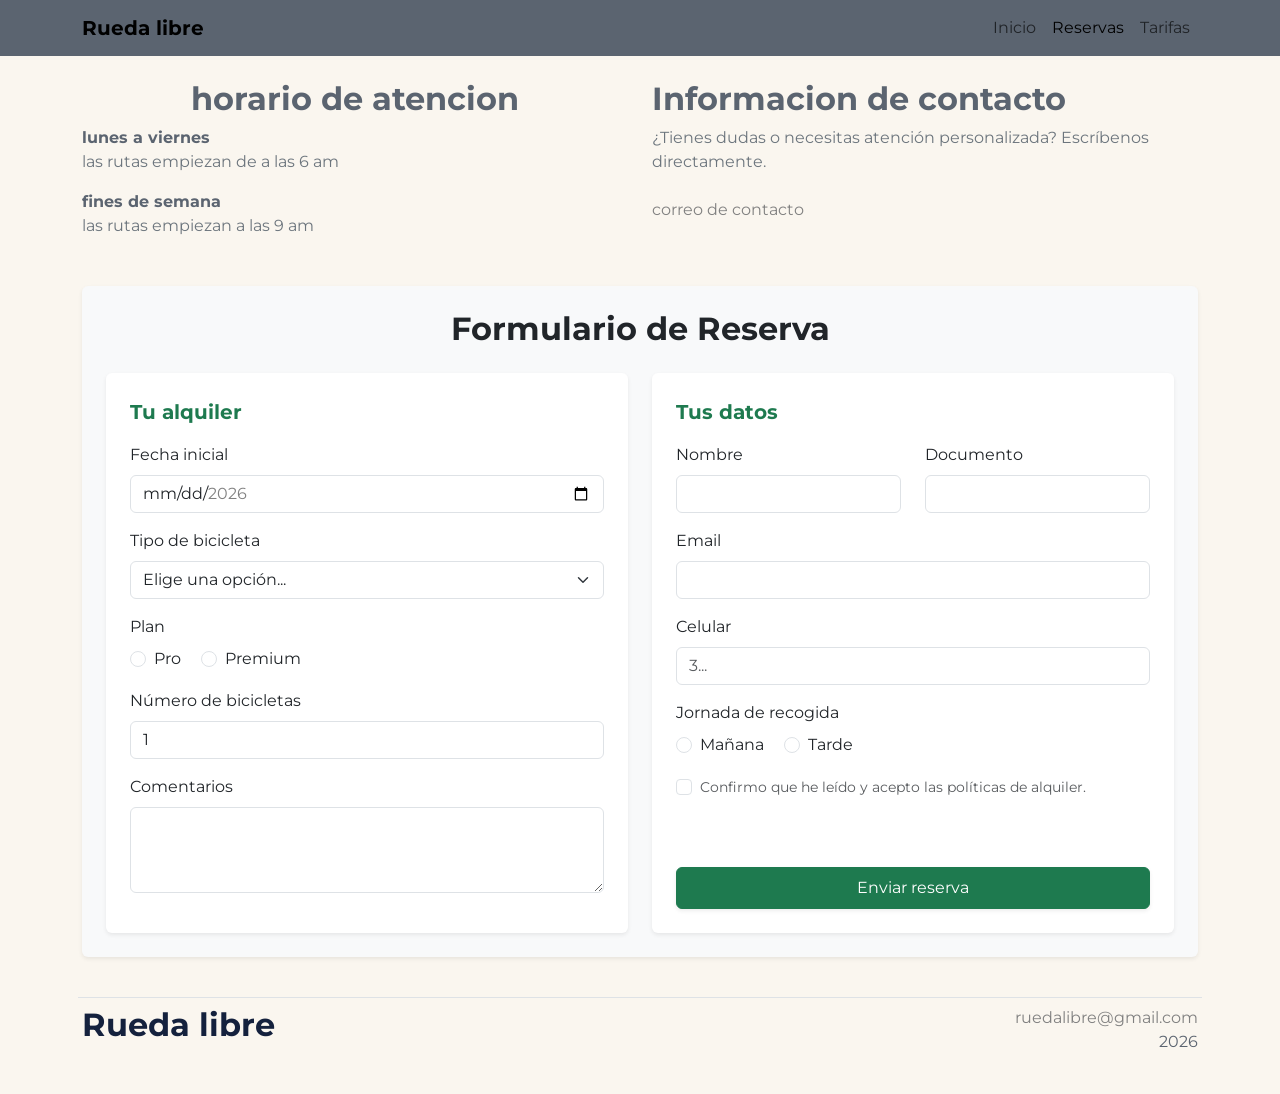
==== commit 2339874e: "cambios" ====
--- a/paginas/reservas.html
+++ b/paginas/reservas.html
@@ -75,11 +75,12 @@
         </section>
     </main>
 
-   <section class="container my-5">
+<section class="container my-5">
     <div class="card shadow-sm border-0 p-4 bg-light">
         <h2 class="fw-bold mb-4 text-center">Formulario de Reserva</h2>
         
-        <form action="POST" class="needs-validation">
+        <!-- Agregado el atributo 'novalidate' y la clase 'needs-validation' -->
+        <form action="POST" class="needs-validation" novalidate>
             <div class="row g-4">
                 
                 <!-- Columna Izquierda: Tu Alquiler -->
@@ -92,35 +93,40 @@
                             <div class="mb-3">
                                 <label for="startDate" class="form-label">Fecha inicial</label>
                                 <input class="form-control" type="date" id="startDate" min="2026-11-01" max="2026-12-31" required>
+                                <div class="invalid-feedback">Selecciona una fecha válida para tu alquiler.</div>
                             </div>
 
                             <!-- Tipo de bicicleta -->
                             <div class="mb-3">
                                 <label for="opciones" class="form-label">Tipo de bicicleta</label>
-                                <select class="form-select" name="opciones" id="opciones">
+                                <select class="form-select" name="opciones" id="opciones" required>
+                                    <option selected disabled value="">Elige una opción...</option>
                                     <option value="mountain">Mountain</option>
                                     <option value="route">Route</option>
                                     <option value="street">Street</option>
                                 </select>
+                                <div class="invalid-feedback">Por favor selecciona un tipo de bicicleta.</div>
                             </div>
 
                             <!-- Plan (Radios) -->
                             <div class="mb-3">
                                 <label class="form-label d-block">Plan</label>
                                 <div class="form-check form-check-inline">
-                                    <input class="form-check-input" type="radio" name="plan" id="planPro">
+                                    <input class="form-check-input" type="radio" name="plan" id="planPro" required>
                                     <label class="form-check-label" for="planPro">Pro</label>
                                 </div>
                                 <div class="form-check form-check-inline">
-                                    <input class="form-check-input" type="radio" name="plan" id="planPremium">
+                                    <input class="form-check-input" type="radio" name="plan" id="planPremium" required>
                                     <label class="form-check-label" for="planPremium">Premium</label>
                                 </div>
+                                <!-- Nota: Para radios agrupados con 'required', con ponérselo a uno o asegurar el grupo Bootstrap gestiona la validación -->
                             </div>
 
                             <!-- Número de bicicletas -->
                             <div class="mb-3">
                                 <label for="numberBicicles" class="form-label">Número de bicicletas</label>
-                                <input class="form-control" type="number" id="numberBicicles" min="1" max="6" value="1">
+                                <input class="form-control" type="number" id="numberBicicles" min="1" max="6" value="1" required>
+                                <div class="invalid-feedback">Indica un número válido entre 1 y 6.</div>
                             </div>
 
                             <!-- Comentarios -->
@@ -142,11 +148,13 @@
                             <div class="row">
                                 <div class="col-12 col-sm-6 mb-3">
                                     <label for="name" class="form-label">Nombre</label>
-                                    <input class="form-control" type="text" id="name" required minlength="3" pattern="^[a-zA-Z\s]{3,}$" title="Use al menos 3 letras">
+                                    <input class="form-control" type="text" id="name" required minlength="3" pattern="^[a-zA-ZáéíóúÁÉÍÓÚñÑ\s]{3,}$" title="Use al menos 3 letras">
+                                    <div class="invalid-feedback">Escribe tu nombre, mínimo 3 letras.</div>
                                 </div>
                                 <div class="col-12 col-sm-6 mb-3">
                                     <label for="identification" class="form-label">Documento</label>
                                     <input class="form-control" type="text" id="identification" required pattern="^[0-9]{6,10}$" title="Solo números entre 6 y 10 dígitos">
+                                    <div class="invalid-feedback">Ingresa un documento válido (6 a 10 dígitos).</div>
                                 </div>
                             </div>
 
@@ -154,23 +162,25 @@
                             <div class="mb-3">
                                 <label for="email" class="form-label">Email</label>
                                 <input class="form-control" type="email" id="email" required pattern="^[a-zA-Z0-9._%+-]+@[a-zA-Z0-9.-]+\.[a-zA-Z]{2,}$" title="Por favor usa un correo válido">
+                                <div class="invalid-feedback">Ingresa un correo electrónico válido.</div>
                             </div>
 
                             <!-- Celular -->
                             <div class="mb-3">
                                 <label for="phone" class="form-label">Celular</label>
-                                <input class="form-control" type="tel" id="phone" placeholder="3..." pattern="^3\d{9}$" title="Debe empezar por 3 y tener 10 dígitos">
+                                <input class="form-control" type="tel" id="phone" placeholder="3..." pattern="^3\d{9}$" title="Debe empezar por 3 y tener 10 dígitos" required>
+                                <div class="invalid-feedback">Debe empezar por 3 y tener 10 dígitos.</div>
                             </div>
 
                             <!-- Horario (Radios) -->
                             <div class="mb-3">
                                 <label class="form-label d-block">Jornada de recogida</label>
                                 <div class="form-check form-check-inline">
-                                    <input class="form-check-input" type="radio" name="schedule" id="scheduleMorning">
+                                    <input class="form-check-input" type="radio" name="schedule" id="scheduleMorning" required>
                                     <label class="form-check-label" for="scheduleMorning">Mañana</label>
                                 </div>
                                 <div class="form-check form-check-inline">
-                                    <input class="form-check-input" type="radio" name="schedule" id="scheduleAfternoon">
+                                    <input class="form-check-input" type="radio" name="schedule" id="scheduleAfternoon" required>
                                     <label class="form-check-label" for="scheduleAfternoon">Tarde</label>
                                 </div>
                             </div>
@@ -181,6 +191,7 @@
                                 <label class="form-check-label small text-muted" for="politics">
                                     Confirmo que he leído y acepto las políticas de alquiler.
                                 </label>
+                                <div class="invalid-feedback">Debes aceptar las políticas para continuar.</div>
                             </div>
                         </fieldset>
 
@@ -196,6 +207,8 @@
     </div>
 </section>
 
+
+
     <footer class="container my-4">
         <div class="row g-2 border-top">
             <div class="col-12 col-md-8">
@@ -207,6 +220,23 @@
             </div>
         </div>
     </footer>
-    <script src="https://cdn.jsdelivr.net/npm/bootstrap@5.3.3/dist/js/bootstrap.bundle.min.js"></script>
+<!-- Script obligatorio de Bootstrap para activar las validaciones -->
+<script>
+    (() => {
+        'use strict'
+        const forms = document.querySelectorAll('.needs-validation')
+        Array.from(forms).forEach(form => {
+            form.addEventListener('submit', event => {
+                if (!form.checkValidity()) {
+                    event.preventDefault()
+                    event.stopPropagation()
+                }
+                form.classList.add('was-validated')
+            }, false)
+        })
+    })()
+</script>    
+    <script src="https://cdn.jsdelivr.net/npm/bootstrap@5.3.3/dist/js/bootstrap.bundle.min.js">        
+    </script>
 </body>
 </html>
--- a/CSS/styles.css
+++ b/CSS/styles.css
@@ -14,7 +14,13 @@
     --font-montserrat: 'Montserrat', sans-serif;
     --font-open-sans: 'Open Sans', sans-serif;
     --space: 3rem;
-}
+
+
+    --bs-primary:#1E7A4F;
+    --bs-primary-rgb: 30, 122, 79;
+}
+
+
 
 a{
     text-decoration: none;
@@ -32,7 +38,7 @@
 
 h1{
     color: var(--azul-noche);
-} 
+}
 
 .bg-body-tertiary{
     background-color: var(--gris-asfalto) !important;    
@@ -270,4 +276,85 @@
 
 dt:hover{
     color: var(--naranja);
-}+}
+
+.btn-outline-primary {
+    --bs-btn-color: var(--verte-ruta);
+    --bs-btn-border-color: var(--verte-ruta);
+    --bs-btn-hover-bg: var(--verte-ruta);            
+}
+
+.btn-primary{
+    --bs-btn-bg: var(--verte-ruta);
+    --bs-btn-border-color: var(--verte-ruta);
+    --bs-btn-color: #ffffff;
+    
+    /* Estado Hover: Un tono verde más profundo para dar feedback visual */
+    --bs-btn-hover-bg: #155837;
+    --bs-btn-hover-border-color: #124d30;
+    --bs-btn-hover-color: #ffffff;
+    
+    /* Estado Active (Al hacer clic): Un verde aún más oscuro */
+    --bs-btn-active-bg: #0e3d24;
+    --bs-btn-active-border-color: #0b311d;
+    --bs-btn-active-color: #ffffff;
+    
+    /* Sombra de enfoque (focus ring) adaptada al color de marca */
+    --bs-btn-focus-shadow-rgb: 30, 122, 79;
+}
+
+.btn-naranja {
+    --bs-btn-color: var(--azul-noche); /* Texto oscuro para asegurar contraste óptimo */
+    --bs-btn-bg: var(--naranja);
+    --bs-btn-border-color: var(--naranja);
+    
+    /* Estado Hover */
+    --bs-btn-hover-color: var(--azul-noche);
+    --bs-btn-hover-bg: #d88321;
+    --bs-btn-hover-border-color: #cb7a1d;
+    
+    /* Estado Active */
+    --bs-btn-active-color: var(--azul-noche);
+    --bs-btn-active-bg: #bd711c;
+    --bs-btn-active-border-color: #b06919;
+    
+    /* Sombra de enfoque adaptada al naranja */
+    --bs-btn-focus-shadow-rgb: 243, 154, 43;
+}
+
+.text-secondary{
+    --bs-text-secondary: var(--crema);
+}
+
+.hero-rueda {
+    background: linear-gradient(135deg, rgba(20, 33, 61, 0.95), rgba(30, 122, 79, 0.85)), url('../img/imagen.png');
+    background-size: cover;
+    background-position: center;
+    color: var(--crema);
+    font-family: var(--font-montserrat);
+    border-radius: var(--bs-border-radius-lg);
+    padding: 5rem 2rem;
+    box-shadow: 0 10px 25px rgba(20, 33, 61, 0.15);
+}
+
+
+.titulo-seccion {
+    font-family: var(--font-montserrat);
+    color: var(--azul-noche);
+    font-weight: 700;
+    position: relative;
+    display: inline-block;
+    margin-bottom: 2rem;
+}
+
+/* Línea decorativa inferior con el color Naranja Pedal */
+.titulo-seccion::after {
+    content: '';
+    display: block;
+    width: 45px;
+    height: 4px;
+    background-color: var(--naranja);
+    margin-top: 0.5rem;
+    border-radius: 2px;
+}
+
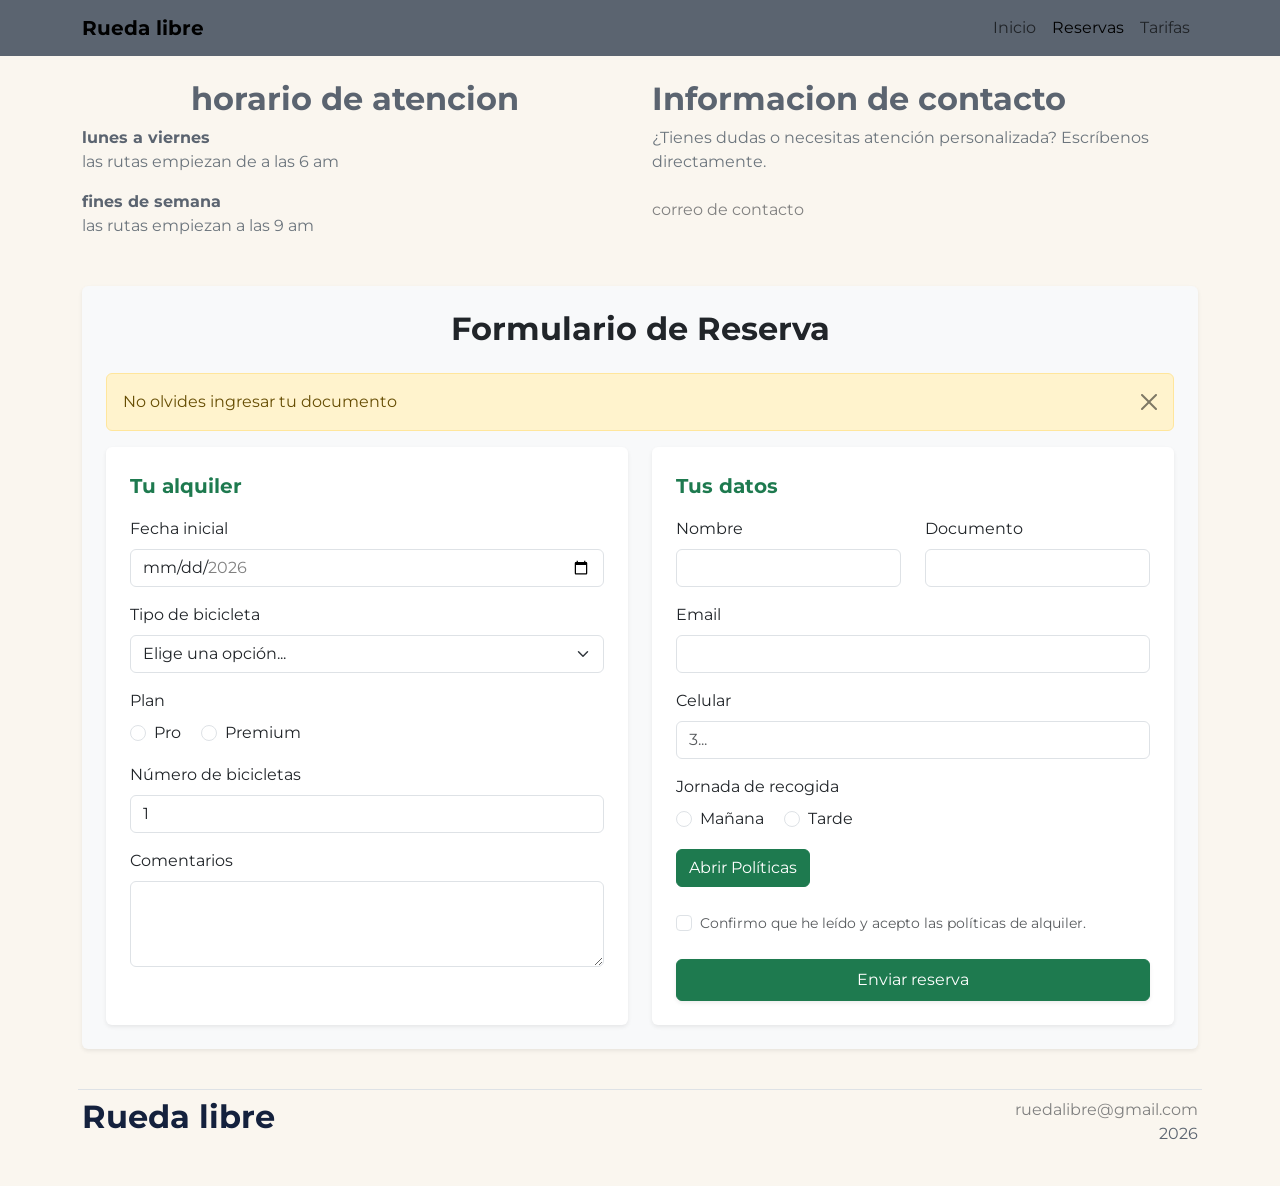
==== commit a1fbd9e1: "doc: se agrego alert que se puede cerrar y modal en el formulario" ====
--- a/paginas/reservas.html
+++ b/paginas/reservas.html
@@ -78,7 +78,12 @@
 <section class="container my-5">
     <div class="card shadow-sm border-0 p-4 bg-light">
         <h2 class="fw-bold mb-4 text-center">Formulario de Reserva</h2>
-        
+                
+        <div class="alert alert-warning alert-dismissible fade show">
+            No olvides ingresar tu documento
+            <button type="button" class="btn-close" data-bs-dismiss="alert" aria-label="Cerrar"></button>
+        </div>
+
         <!-- Agregado el atributo 'novalidate' y la clase 'needs-validation' -->
         <form action="POST" class="needs-validation" novalidate>
             <div class="row g-4">
@@ -186,7 +191,37 @@
                             </div>
 
                             <!-- Políticas de alquiler -->
+                            <div class="mb-4">                                
+                                <button type="button" class="btn btn-primary" data-bs-toggle="modal" data-bs-target="#politicas">
+                                    Abrir Políticas
+                                </button>
+                            </div>
+
+                            <div class="modal fade" id="politicas" tabindex="-1" aria-labelledby="politicasLabel" aria-hidden="true">
+                                <div class="modal-dialog">
+                                    <div class="modal-content">
+                                        <div class="modal-header">
+                                            <h2 class="modal-title fs-5" id="politicasLabel">Politicas</h2>
+                                            <button type="button" class="btn-close" data-bs-dismiss="modal" aria-label="Cerrar"></button>
+                                        </div>
+                                        <div class="modal-body">
+                                            <ul>
+                                                <li>Presenta tu documento de identidad original al recoger la bicicleta.</li>
+                                                <li>Revisa la bicicleta con el asesor antes de salir.</li>
+                                                <li>Cada 15 minutos de retraso en la devolución tienen un recargo de $5.000.</li>
+                                                <li>Los daños por mal uso se cobran según el costo de la reparación.</li>
+                                                <li>Los menores de edad deben estar acompañados por un adulto responsable.</li>
+                                            </ul>
+                                        </div>
+                                        <div class="modal-footer">
+                                        <button type="button" class="btn btn-secondary" data-bs-dismiss="modal">Cerrar</button>                                            
+                                        </div>
+                                    </div>
+                                </div>
+                            </div>
+
                             <div class="form-check mb-4">
+                                
                                 <input class="form-check-input" type="checkbox" id="politics" required>
                                 <label class="form-check-label small text-muted" for="politics">
                                     Confirmo que he leído y acepto las políticas de alquiler.
